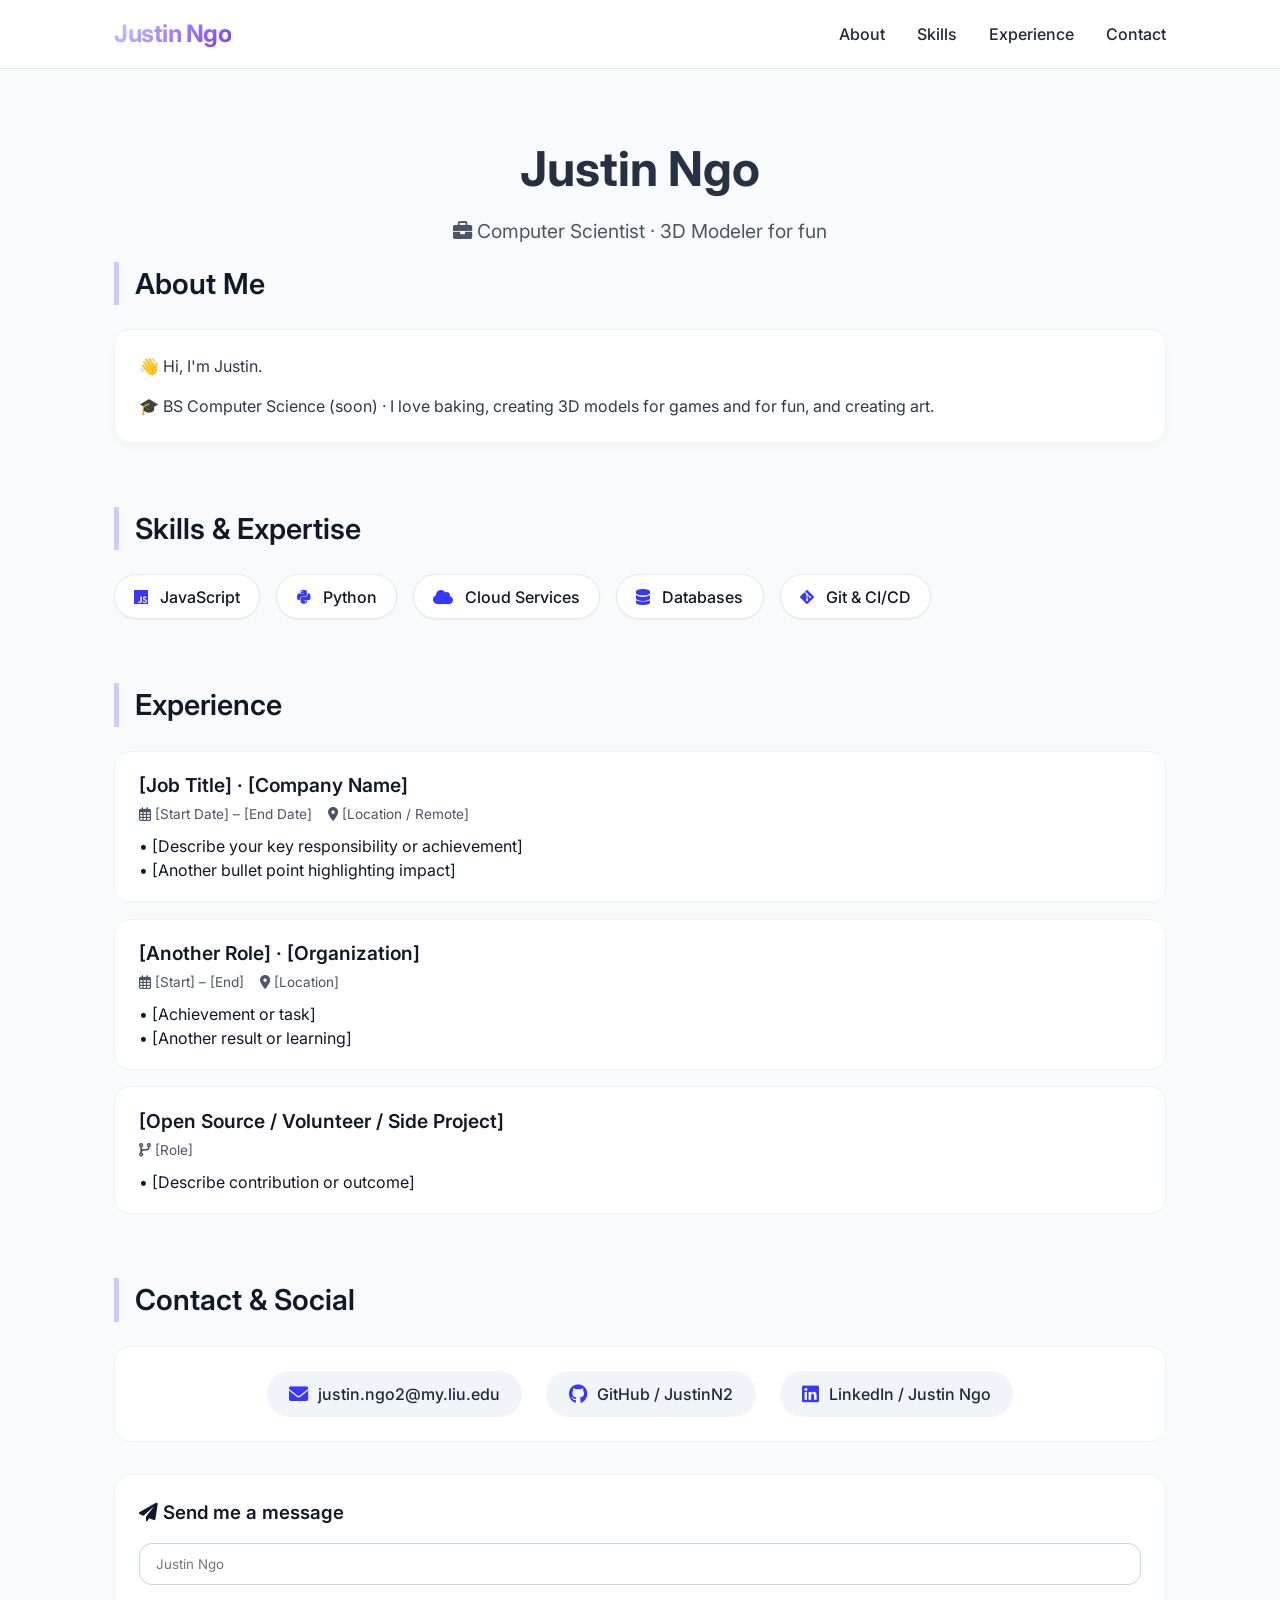
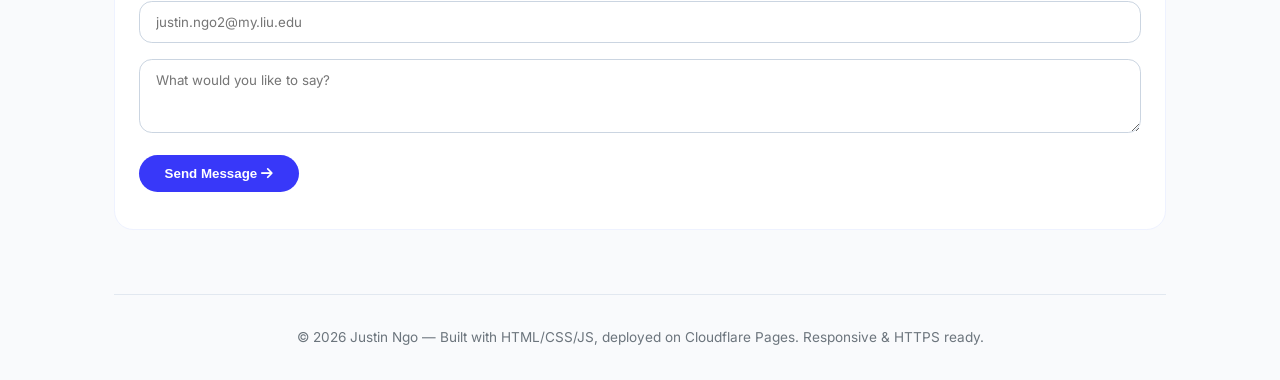
==== Index.html @ a84983e0 "Rename Personal Resume.html to Index.html" ====
<!DOCTYPE html>
<html lang="en">
<head>
  <meta charset="UTF-8">
  <meta name="viewport" content="width=device-width, initial-scale=1.0, viewport-fit=cover">
  <title>My Resume | Personal Portfolio</title>
  <!-- Google Fonts + modern reset -->
  <link href="https://fonts.googleapis.com/css2?family=Inter:opsz,wght@14..32,300;14..32,400;14..32,600;14..32,700&display=swap" rel="stylesheet">
  <!-- Font Awesome 6 (free icons) -->
  <link rel="stylesheet" href="https://cdnjs.cloudflare.com/ajax/libs/font-awesome/6.0.0-beta3/css/all.min.css">
  <style>
    * {
      margin: 0;
      padding: 0;
      box-sizing: border-box;
    }

    body {
      font-family: 'Inter', sans-serif;
      background: #f9fafc;
      color: #111827;
      line-height: 1.5;
      scroll-behavior: smooth;
    }

    .container {
      max-width: 1100px;
      margin: 0 auto;
      padding: 2rem 1.5rem;
    }

    /* header / nav */
    .navbar {
      background: white;
      border-bottom: 1px solid #e5e7eb;
      position: sticky;
      top: 0;
      z-index: 10;
      backdrop-filter: blur(4px);
      background: rgba(255,255,255,0.92);
    }

    .nav-container {
      max-width: 1100px;
      margin: 0 auto;
      padding: 1rem 1.5rem;
      display: flex;
      justify-content: space-between;
      align-items: center;
      flex-wrap: wrap;
    }

    .logo {
      font-weight: 700;
      font-size: 1.5rem;
      letter-spacing: -0.02em;
      background: linear-gradient(135deg, #CCCCFF, #7c3aed);
      background-clip: text;
      -webkit-background-clip: text;
      color: transparent;
    }

    .nav-links {
      display: flex;
      gap: 2rem;
      list-style: none;
    }

    .nav-links a {
      text-decoration: none;
      font-weight: 500;
      color: #1f2937;
      transition: color 0.2s;
    }

    .nav-links a:hover {
      color: #CCCCFF;
    }

    /* mobile menu toggle */
    .menu-toggle {
      display: none;
      font-size: 1.6rem;
      background: none;
      border: none;
      cursor: pointer;
      color: #1f2937;
    }

    section {
      margin-bottom: 4rem;
      scroll-margin-top: 80px;
    }

    .hero {
      text-align: center;
      padding: 2rem 0 1rem;
    }

    .hero h1 {
      font-size: 3rem;
      font-weight: 700;
      background: linear-gradient(135deg, #1e293b, #2d3a4a);
      background-clip: text;
      -webkit-background-clip: text;
      color: transparent;
      margin-bottom: 0.75rem;
    }

    .hero-tagline {
      font-size: 1.2rem;
      color: #4b5563;
      max-width: 650px;
      margin: 0 auto;
    }

    .section-title {
      font-size: 1.8rem;
      font-weight: 600;
      margin-bottom: 1.5rem;
      border-left: 5px solid #CCCCFF;
      padding-left: 1rem;
    }

    .about-text {
      background: white;
      padding: 1.5rem;
      border-radius: 1rem;
      box-shadow: 0 4px 12px rgba(0,0,0,0.03);
      border: 1px solid #eef2ff;
      font-size: 1rem;
      color: #2d3a4a;
    }

    .skills-grid {
      display: flex;
      flex-wrap: wrap;
      gap: 1rem;
      margin-top: 0.5rem;
    }

    .skill-card {
      background: white;
      border-radius: 2rem;
      padding: 0.6rem 1.2rem;
      font-weight: 500;
      box-shadow: 0 1px 2px rgba(0,0,0,0.05);
      border: 1px solid #e2e8f0;
      transition: transform 0.1s ease, border-color 0.2s;
    }

    .skill-card i {
      margin-right: 8px;
      color: #3838f9;
    }

    .skill-card:hover {
      border-color: #CCCCFF;
      transform: translateY(-2px);
    }

    .exp-item {
      background: white;
      border-radius: 1rem;
      padding: 1.2rem 1.5rem;
      margin-bottom: 1rem;
      border: 1px solid #edf2f7;
      transition: box-shadow 0.2s;
    }

    .exp-item h3 {
      font-weight: 600;
      font-size: 1.2rem;
      margin-bottom: 0.3rem;
    }

    .exp-meta {
      font-size: 0.85rem;
      color: #4b5563;
      margin-bottom: 0.6rem;
      display: flex;
      gap: 1rem;
      flex-wrap: wrap;
    }

    .contact-links {
      display: flex;
      flex-wrap: wrap;
      gap: 1.5rem;
      margin-top: 1rem;
      background: white;
      padding: 1.5rem;
      border-radius: 1rem;
      border: 1px solid #eef2ff;
      justify-content: center;
    }

    .contact-card {
      display: inline-flex;
      align-items: center;
      gap: 0.6rem;
      background: #f1f5f9;
      padding: 0.7rem 1.4rem;
      border-radius: 2rem;
      text-decoration: none;
      color: #1e293b;
      font-weight: 500;
      transition: all 0.2s;
    }

    .contact-card i {
      font-size: 1.2rem;
      color: #3838f9;
    }

    .contact-card:hover {
      background: #CCCCFF;
      color: white;
      transform: translateY(-2px);
    }

    .contact-card:hover i {
      color: white;
    }

    .form-wrapper {
      margin-top: 2rem;
      background: white;
      border-radius: 1.2rem;
      padding: 1.5rem;
      border: 1px solid #eef2ff;
    }

    .form-group {
      margin-bottom: 1rem;
    }

    input, textarea {
      width: 100%;
      padding: 0.75rem 1rem;
      border-radius: 0.8rem;
      border: 1px solid #cbd5e1;
      font-family: inherit;
      transition: 0.2s;
    }

    input:focus, textarea:focus {
      outline: none;
      border-color: #CCCCFF;
      box-shadow: 0 0 0 3px rgba(37,99,235,0.1);
    }

    .btn {
      background: #3838f9;
      color: white;
      border: none;
      padding: 0.7rem 1.6rem;
      border-radius: 2rem;
      font-weight: 600;
      cursor: pointer;
      transition: background 0.2s;
    }

    .btn:hover {
      background: #1d4ed8;
    }

    .form-message {
      margin-top: 0.8rem;
      font-size: 0.85rem;
    }

    footer {
      text-align: center;
      border-top: 1px solid #e2e8f0;
      padding-top: 2rem;
      margin-top: 2rem;
      color: #6c757d;
      font-size: 0.85rem;
    }

    /* empty state helper */
    .empty-placeholder {
      color: #9ca3af;
      font-style: italic;
      padding: 1rem;
      text-align: center;
      border: 1px dashed #d1d5db;
      border-radius: 1rem;
      background: #fefce8;
    }

    @media (max-width: 700px) {
      .nav-container {
        flex-direction: row;
      }
      .menu-toggle {
        display: block;
      }
      .nav-links {
        display: none;
        width: 100%;
        flex-direction: column;
        gap: 1rem;
        padding: 1rem 0;
        margin-top: 0.5rem;
      }
      .nav-links.show {
        display: flex;
      }
      .hero h1 {
        font-size: 2.2rem;
      }
      .section-title {
        font-size: 1.5rem;
      }
      .contact-links {
        flex-direction: column;
        align-items: center;
      }
    }
  </style>
</head>
<body>
  <nav class="navbar">
    <div class="nav-container">
      <div class="logo">Justin Ngo</div>
      <button class="menu-toggle" id="mobileMenuBtn" aria-label="Menu"><i class="fas fa-bars"></i></button>
      <ul class="nav-links" id="navLinks">
        <li><a href="#about">About</a></li>
        <li><a href="#skills">Skills</a></li>
        <li><a href="#experience">Experience</a></li>
        <li><a href="#contact">Contact</a></li>
      </ul>
    </div>
  </nav>

  <main class="container">
    <!-- = HERO SECTION = -->
  
    <div class="hero">
      <h1>Justin Ngo</h1>
      <div class="hero-tagline">
        <i class="fas fa-briefcase"></i> Computer Scientist · 3D Modeler for fun
      </div>
    </div>

    <!-- = ABOUT ME SECTION = -->
    <section id="about">
      <h2 class="section-title">About Me</h2>
      <div class="about-text">
        <p>👋 Hi, I'm Justin. </p>
        <p style="margin-top: 1rem;">🎓 BS Computer Science (soon) · I love baking, creating 3D models for games and for fun, and creating art.</p>
      </div>
    </section>

    <!-- = SKILLS SECTION = -->
    <section id="skills">
      <h2 class="section-title">Skills & Expertise</h2>
      <div class="skills-grid">
        <span class="skill-card"><i class="fab fa-js"></i> JavaScript</span>
        <span class="skill-card"><i class="fab fa-python"></i> Python</span>
        <span class="skill-card"><i class="fas fa-cloud"></i> Cloud Services</span>
        <span class="skill-card"><i class="fas fa-database"></i> Databases</span>
        <span class="skill-card"><i class="fab fa-git-alt"></i> Git & CI/CD</span>
      </div>
    </section>

    <!-- = EXPERIENCE SECTION = -->
    <section id="experience">
      <h2 class="section-title">Experience</h2>
      
      <!-- Experience Item 1 -->
      <div class="exp-item">
        <h3>[Job Title] · [Company Name]</h3>
        <div class="exp-meta">
          <span><i class="far fa-calendar-alt"></i> [Start Date] – [End Date]</span>
          <span><i class="fas fa-map-marker-alt"></i> [Location / Remote]</span>
        </div>
        <p>• [Describe your key responsibility or achievement]</p>
        <p>• [Another bullet point highlighting impact]</p>
      </div>
      
      <!-- Experience Item 2 -->
      <div class="exp-item">
        <h3>[Another Role] · [Organization]</h3>
        <div class="exp-meta">
          <span><i class="far fa-calendar-alt"></i> [Start] – [End]</span>
          <span><i class="fas fa-map-marker-alt"></i> [Location]</span>
        </div>
        <p>• [Achievement or task]</p>
        <p>• [Another result or learning]</p>
      </div>
      
      <!-- Experience Item 3 -->
      <div class="exp-item">
        <h3>[Open Source / Volunteer / Side Project]</h3>
        <div class="exp-meta">
          <span><i class="fas fa-code-branch"></i> [Role]</span>
        </div>
        <p>• [Describe contribution or outcome]</p>
      </div>
    </section>

    <!-- = CONTACT SECTION = -->

    <section id="contact">
      <h2 class="section-title">Contact & Social</h2>
      <div class="contact-links">
        <a href="mailto:justin.ngo2@my.liu.edu" class="contact-card"><i class="fas fa-envelope"></i> justin.ngo2@my.liu.edu</a>
        <a href="https://github.com/JustinN2" target="_blank" class="contact-card"><i class="fab fa-github"></i> GitHub / JustinN2</a>
        <a href="https://linkedin.com/in/justin-ngo-873624403/" target="_blank" class="contact-card"><i class="fab fa-linkedin"></i> LinkedIn / Justin Ngo</a>
      </div>

      <!-- OPTIONAL CONTACT FORM -->

      <div class="form-wrapper">
        <h3 style="font-weight: 600; margin-bottom: 1rem;"><i class="fas fa-paper-plane"></i> Send me a message</h3>
        <form id="contactForm" action="https://formspree.io/f/xpqkweay" method="POST">
          <div class="form-group">
            <input type="text" name="name" placeholder="Justin Ngo" required>
          </div>
          <div class="form-group">
            <input type="email" name="_replyto" placeholder="justin.ngo2@my.liu.edu" required>
          </div>
          <div class="form-group">
            <textarea rows="3" name="message" placeholder="What would you like to say?" required></textarea>
          </div>
          <button type="submit" class="btn">Send Message <i class="fas fa-arrow-right"></i></button>
          <div id="formFeedback" class="form-message"></div>
        </form>
      </div>
    </section>
    
    <footer>
    
      <p>© 2026 Justin Ngo — Built with HTML/CSS/JS, deployed on Cloudflare Pages. Responsive & HTTPS ready.</p>
    </footer>
  </main>

  <script>
    // = MOBILE MENU TOGGLE & SMOOTH SCROLL =
    (function() {
      const menuBtn = document.getElementById('mobileMenuBtn');
      const navLinks = document.getElementById('navLinks');
      
      if (menuBtn && navLinks) {
        menuBtn.addEventListener('click', () => {
          navLinks.classList.toggle('show');
          const icon = menuBtn.querySelector('i');
          if (navLinks.classList.contains('show')) {
            icon.classList.remove('fa-bars');
            icon.classList.add('fa-times');
          } else {
            icon.classList.remove('fa-times');
            icon.classList.add('fa-bars');
          }
        });
      }
      
      // Smooth scroll for all anchor links
      document.querySelectorAll('a[href^="#"]').forEach(anchor => {
        anchor.addEventListener('click', function(e) {
          const targetId = this.getAttribute('href');
          if (targetId === "#" || targetId === "") return;
          const targetElem = document.querySelector(targetId);
          if (targetElem) {
            e.preventDefault();
            targetElem.scrollIntoView({ behavior: 'smooth', block: 'start' });
            // close mobile menu if open
            if (navLinks && navLinks.classList.contains('show')) {
              navLinks.classList.remove('show');
              const icon = menuBtn?.querySelector('i');
              if (icon) {
                icon.classList.remove('fa-times');
                icon.classList.add('fa-bars');
              }
            }
          }
        });
      });
      
      const form = document.getElementById('contactForm');
      const feedbackDiv = document.getElementById('formFeedback');
      if (form && feedbackDiv) {
        form.addEventListener('submit', async (e) => {
          e.preventDefault();
          const formData = new FormData(form);
          feedbackDiv.innerHTML = '<i class="fas fa-spinner fa-pulse"></i> Sending...';
          feedbackDiv.style.color = '#2563eb';
          try {
            const response = await fetch(form.action, {
              method: 'POST',
              body: formData,
              headers: { 'Accept': 'application/json' }
            });
            if (response.ok) {
              feedbackDiv.innerHTML = '<i class="fas fa-check-circle"></i> Message sent! I\'ll get back to you soon.';
              feedbackDiv.style.color = '#10b981';
              form.reset();
              setTimeout(() => { feedbackDiv.innerHTML = ''; }, 5000);
            } else {
              const errorData = await response.json();
              feedbackDiv.innerHTML = `<i class="fas fa-exclamation-triangle"></i> ${errorData.error || 'Form error. Please try again.'}`;
              feedbackDiv.style.color = '#ef4444';
            }
          } catch (err) {
            feedbackDiv.innerHTML = '<i class="fas fa-exclamation-triangle"></i> Network error. Check your connection.';
            feedbackDiv.style.color = '#ef4444';
          }
        });
      }
    })();
  </script>
</body>
</html>
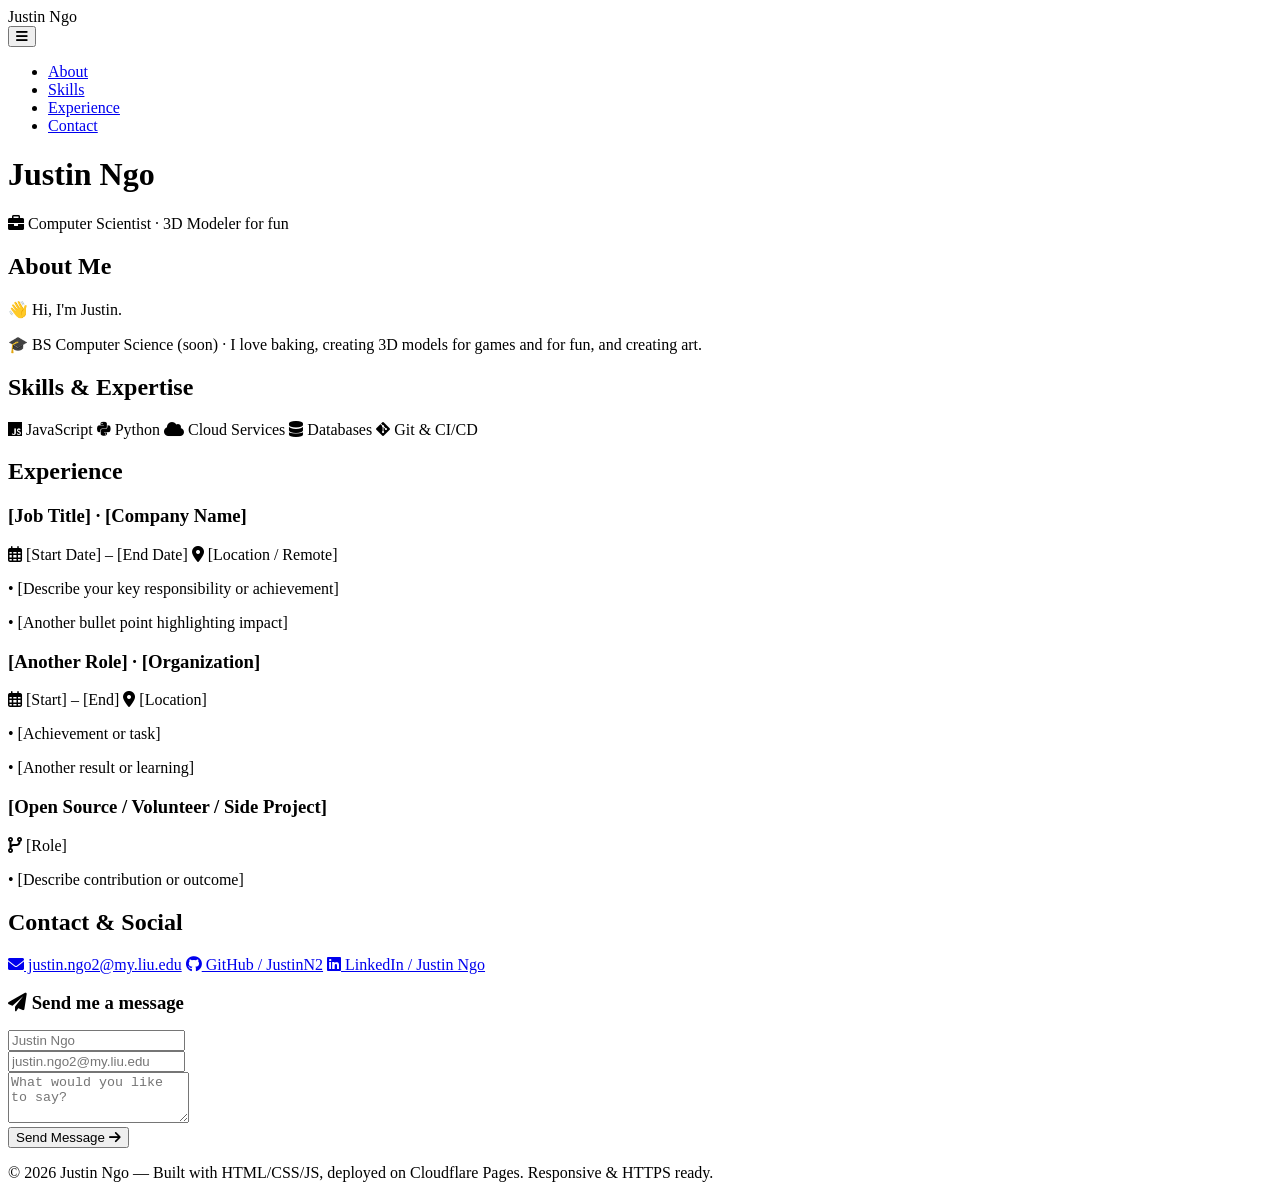
==== commit b26ce7a5: "Add files via upload" ====
--- a/Index.html
+++ b/Index.html
@@ -6,320 +6,10 @@
   <title>My Resume | Personal Portfolio</title>
   <!-- Google Fonts + modern reset -->
   <link href="https://fonts.googleapis.com/css2?family=Inter:opsz,wght@14..32,300;14..32,400;14..32,600;14..32,700&display=swap" rel="stylesheet">
-  <!-- Font Awesome 6 (free icons) -->
+  <!-- Font Awesome 6 -->
   <link rel="stylesheet" href="https://cdnjs.cloudflare.com/ajax/libs/font-awesome/6.0.0-beta3/css/all.min.css">
-  <style>
-    * {
-      margin: 0;
-      padding: 0;
-      box-sizing: border-box;
-    }
-
-    body {
-      font-family: 'Inter', sans-serif;
-      background: #f9fafc;
-      color: #111827;
-      line-height: 1.5;
-      scroll-behavior: smooth;
-    }
-
-    .container {
-      max-width: 1100px;
-      margin: 0 auto;
-      padding: 2rem 1.5rem;
-    }
-
-    /* header / nav */
-    .navbar {
-      background: white;
-      border-bottom: 1px solid #e5e7eb;
-      position: sticky;
-      top: 0;
-      z-index: 10;
-      backdrop-filter: blur(4px);
-      background: rgba(255,255,255,0.92);
-    }
-
-    .nav-container {
-      max-width: 1100px;
-      margin: 0 auto;
-      padding: 1rem 1.5rem;
-      display: flex;
-      justify-content: space-between;
-      align-items: center;
-      flex-wrap: wrap;
-    }
-
-    .logo {
-      font-weight: 700;
-      font-size: 1.5rem;
-      letter-spacing: -0.02em;
-      background: linear-gradient(135deg, #CCCCFF, #7c3aed);
-      background-clip: text;
-      -webkit-background-clip: text;
-      color: transparent;
-    }
-
-    .nav-links {
-      display: flex;
-      gap: 2rem;
-      list-style: none;
-    }
-
-    .nav-links a {
-      text-decoration: none;
-      font-weight: 500;
-      color: #1f2937;
-      transition: color 0.2s;
-    }
-
-    .nav-links a:hover {
-      color: #CCCCFF;
-    }
-
-    /* mobile menu toggle */
-    .menu-toggle {
-      display: none;
-      font-size: 1.6rem;
-      background: none;
-      border: none;
-      cursor: pointer;
-      color: #1f2937;
-    }
-
-    section {
-      margin-bottom: 4rem;
-      scroll-margin-top: 80px;
-    }
-
-    .hero {
-      text-align: center;
-      padding: 2rem 0 1rem;
-    }
-
-    .hero h1 {
-      font-size: 3rem;
-      font-weight: 700;
-      background: linear-gradient(135deg, #1e293b, #2d3a4a);
-      background-clip: text;
-      -webkit-background-clip: text;
-      color: transparent;
-      margin-bottom: 0.75rem;
-    }
-
-    .hero-tagline {
-      font-size: 1.2rem;
-      color: #4b5563;
-      max-width: 650px;
-      margin: 0 auto;
-    }
-
-    .section-title {
-      font-size: 1.8rem;
-      font-weight: 600;
-      margin-bottom: 1.5rem;
-      border-left: 5px solid #CCCCFF;
-      padding-left: 1rem;
-    }
-
-    .about-text {
-      background: white;
-      padding: 1.5rem;
-      border-radius: 1rem;
-      box-shadow: 0 4px 12px rgba(0,0,0,0.03);
-      border: 1px solid #eef2ff;
-      font-size: 1rem;
-      color: #2d3a4a;
-    }
-
-    .skills-grid {
-      display: flex;
-      flex-wrap: wrap;
-      gap: 1rem;
-      margin-top: 0.5rem;
-    }
-
-    .skill-card {
-      background: white;
-      border-radius: 2rem;
-      padding: 0.6rem 1.2rem;
-      font-weight: 500;
-      box-shadow: 0 1px 2px rgba(0,0,0,0.05);
-      border: 1px solid #e2e8f0;
-      transition: transform 0.1s ease, border-color 0.2s;
-    }
-
-    .skill-card i {
-      margin-right: 8px;
-      color: #3838f9;
-    }
-
-    .skill-card:hover {
-      border-color: #CCCCFF;
-      transform: translateY(-2px);
-    }
-
-    .exp-item {
-      background: white;
-      border-radius: 1rem;
-      padding: 1.2rem 1.5rem;
-      margin-bottom: 1rem;
-      border: 1px solid #edf2f7;
-      transition: box-shadow 0.2s;
-    }
-
-    .exp-item h3 {
-      font-weight: 600;
-      font-size: 1.2rem;
-      margin-bottom: 0.3rem;
-    }
-
-    .exp-meta {
-      font-size: 0.85rem;
-      color: #4b5563;
-      margin-bottom: 0.6rem;
-      display: flex;
-      gap: 1rem;
-      flex-wrap: wrap;
-    }
-
-    .contact-links {
-      display: flex;
-      flex-wrap: wrap;
-      gap: 1.5rem;
-      margin-top: 1rem;
-      background: white;
-      padding: 1.5rem;
-      border-radius: 1rem;
-      border: 1px solid #eef2ff;
-      justify-content: center;
-    }
-
-    .contact-card {
-      display: inline-flex;
-      align-items: center;
-      gap: 0.6rem;
-      background: #f1f5f9;
-      padding: 0.7rem 1.4rem;
-      border-radius: 2rem;
-      text-decoration: none;
-      color: #1e293b;
-      font-weight: 500;
-      transition: all 0.2s;
-    }
-
-    .contact-card i {
-      font-size: 1.2rem;
-      color: #3838f9;
-    }
-
-    .contact-card:hover {
-      background: #CCCCFF;
-      color: white;
-      transform: translateY(-2px);
-    }
-
-    .contact-card:hover i {
-      color: white;
-    }
-
-    .form-wrapper {
-      margin-top: 2rem;
-      background: white;
-      border-radius: 1.2rem;
-      padding: 1.5rem;
-      border: 1px solid #eef2ff;
-    }
-
-    .form-group {
-      margin-bottom: 1rem;
-    }
-
-    input, textarea {
-      width: 100%;
-      padding: 0.75rem 1rem;
-      border-radius: 0.8rem;
-      border: 1px solid #cbd5e1;
-      font-family: inherit;
-      transition: 0.2s;
-    }
-
-    input:focus, textarea:focus {
-      outline: none;
-      border-color: #CCCCFF;
-      box-shadow: 0 0 0 3px rgba(37,99,235,0.1);
-    }
-
-    .btn {
-      background: #3838f9;
-      color: white;
-      border: none;
-      padding: 0.7rem 1.6rem;
-      border-radius: 2rem;
-      font-weight: 600;
-      cursor: pointer;
-      transition: background 0.2s;
-    }
-
-    .btn:hover {
-      background: #1d4ed8;
-    }
-
-    .form-message {
-      margin-top: 0.8rem;
-      font-size: 0.85rem;
-    }
-
-    footer {
-      text-align: center;
-      border-top: 1px solid #e2e8f0;
-      padding-top: 2rem;
-      margin-top: 2rem;
-      color: #6c757d;
-      font-size: 0.85rem;
-    }
-
-    /* empty state helper */
-    .empty-placeholder {
-      color: #9ca3af;
-      font-style: italic;
-      padding: 1rem;
-      text-align: center;
-      border: 1px dashed #d1d5db;
-      border-radius: 1rem;
-      background: #fefce8;
-    }
-
-    @media (max-width: 700px) {
-      .nav-container {
-        flex-direction: row;
-      }
-      .menu-toggle {
-        display: block;
-      }
-      .nav-links {
-        display: none;
-        width: 100%;
-        flex-direction: column;
-        gap: 1rem;
-        padding: 1rem 0;
-        margin-top: 0.5rem;
-      }
-      .nav-links.show {
-        display: flex;
-      }
-      .hero h1 {
-        font-size: 2.2rem;
-      }
-      .section-title {
-        font-size: 1.5rem;
-      }
-      .contact-links {
-        flex-direction: column;
-        align-items: center;
-      }
-    }
-  </style>
+  <!-- Custom CSS -->
+  <link rel="stylesheet" href="css/style.css">
 </head>
 <body>
   <nav class="navbar">
@@ -513,4 +203,4 @@
     })();
   </script>
 </body>
-</html>
+</html>
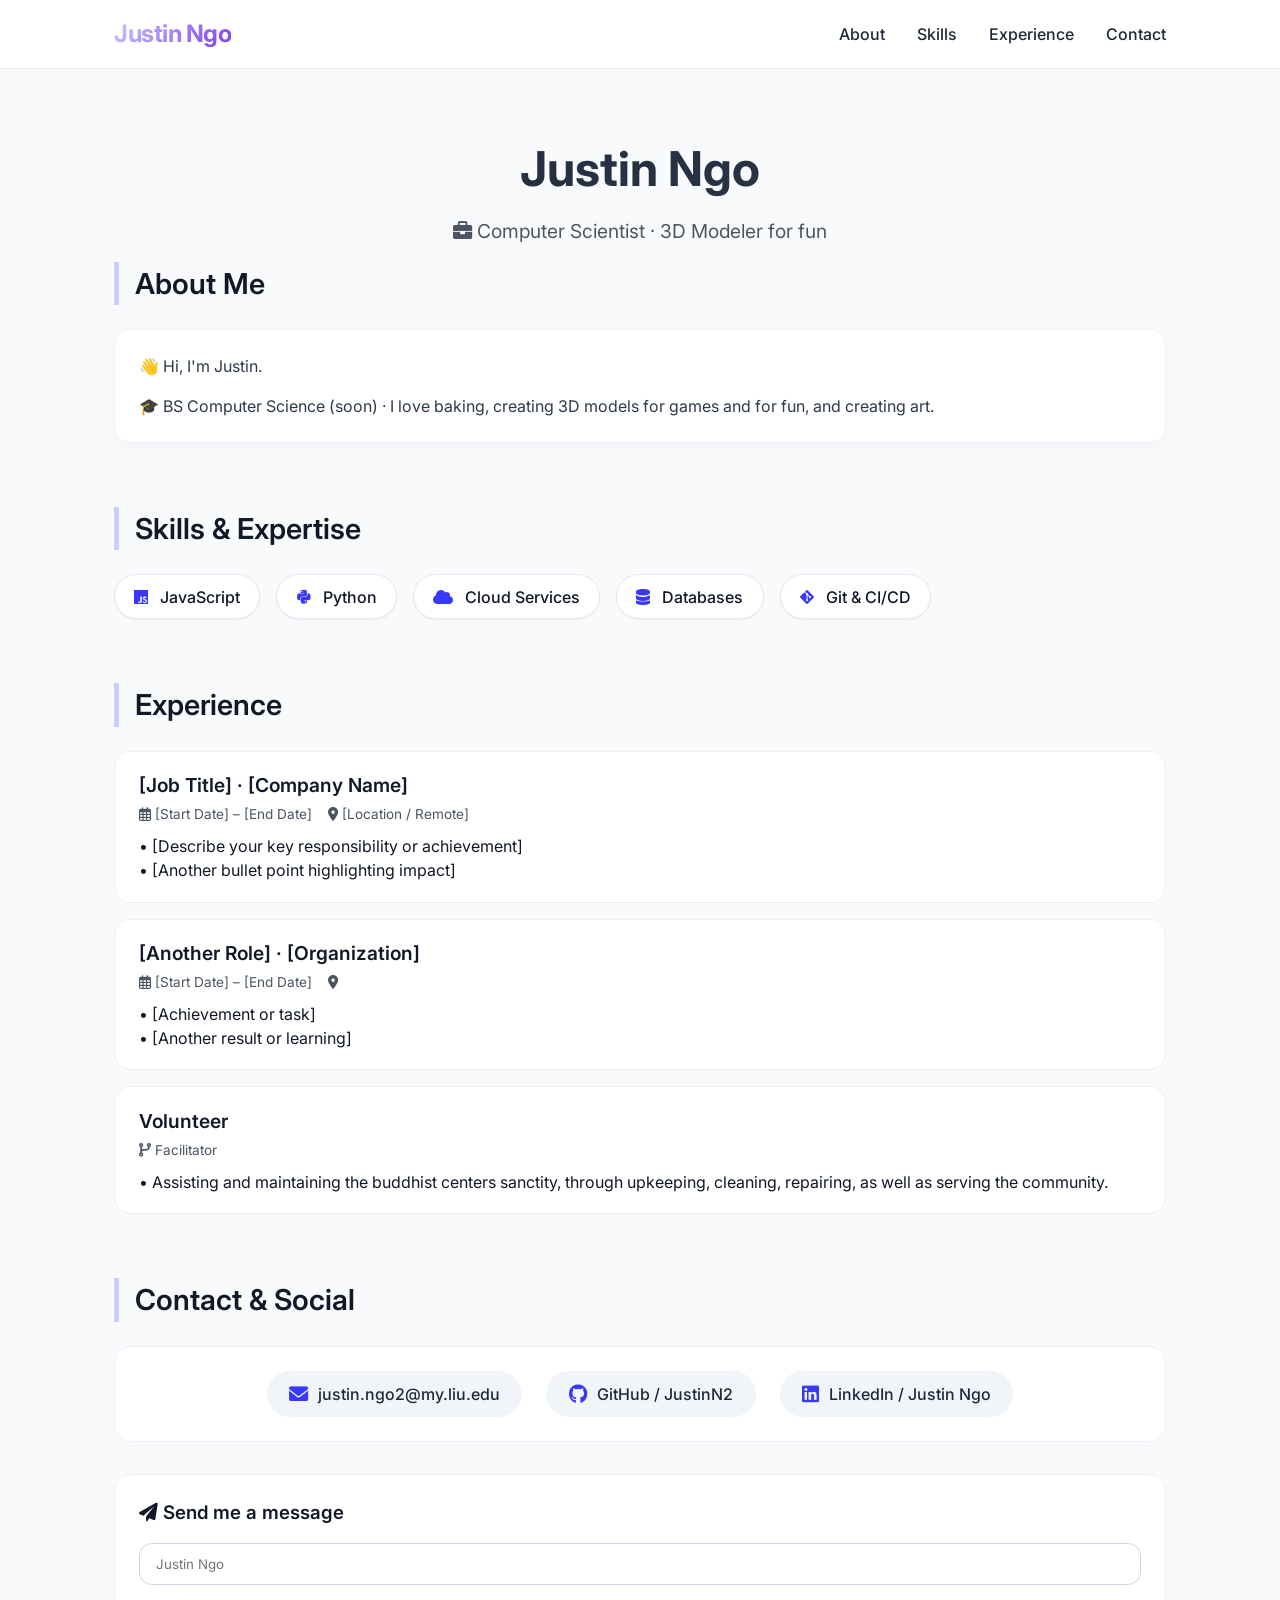
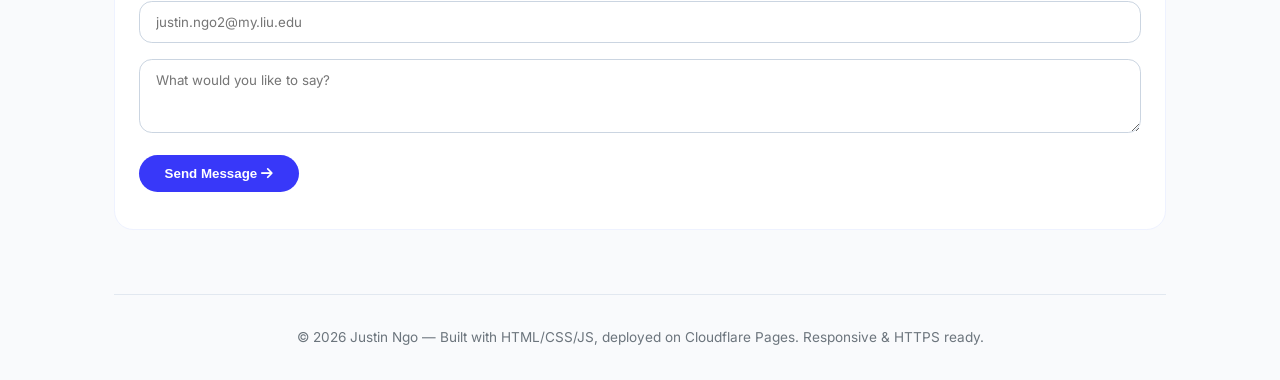
==== commit f08103f6: "Update Index.html" ====
--- a/Index.html
+++ b/Index.html
@@ -9,7 +9,7 @@
   <!-- Font Awesome 6 -->
   <link rel="stylesheet" href="https://cdnjs.cloudflare.com/ajax/libs/font-awesome/6.0.0-beta3/css/all.min.css">
   <!-- Custom CSS -->
-  <link rel="stylesheet" href="css/style.css">
+  <link rel="stylesheet" href="style.css">
 </head>
 <body>
   <nav class="navbar">
@@ -75,8 +75,8 @@
       <div class="exp-item">
         <h3>[Another Role] · [Organization]</h3>
         <div class="exp-meta">
-          <span><i class="far fa-calendar-alt"></i> [Start] – [End]</span>
-          <span><i class="fas fa-map-marker-alt"></i> [Location]</span>
+          <span><i class="far fa-calendar-alt"></i> [Start Date] – [End Date]</span>
+          <span><i class="fas fa-map-marker-alt"></i> </span>
         </div>
         <p>• [Achievement or task]</p>
         <p>• [Another result or learning]</p>
@@ -84,11 +84,11 @@
       
       <!-- Experience Item 3 -->
       <div class="exp-item">
-        <h3>[Open Source / Volunteer / Side Project]</h3>
+        <h3>Volunteer</h3>
         <div class="exp-meta">
-          <span><i class="fas fa-code-branch"></i> [Role]</span>
+          <span><i class="fas fa-code-branch"></i> Facilitator</span>
         </div>
-        <p>• [Describe contribution or outcome]</p>
+        <p>• Assisting and maintaining the buddhist centers sanctity, through upkeeping, cleaning, repairing, as well as serving the community. </p>
       </div>
     </section>
 
--- a/style.css
+++ b/style.css
@@ -0,0 +1,310 @@
+* {
+  margin: 0;
+  padding: 0;
+  box-sizing: border-box;
+}
+
+body {
+  font-family: 'Inter', sans-serif;
+  background: #f9fafc;
+  color: #111827;
+  line-height: 1.5;
+  scroll-behavior: smooth;
+}
+
+.container {
+  max-width: 1100px;
+  margin: 0 auto;
+  padding: 2rem 1.5rem;
+}
+
+/* header / nav */
+.navbar {
+  background: white;
+  border-bottom: 1px solid #e5e7eb;
+  position: sticky;
+  top: 0;
+  z-index: 10;
+  backdrop-filter: blur(4px);
+  background: rgba(255,255,255,0.92);
+}
+
+.nav-container {
+  max-width: 1100px;
+  margin: 0 auto;
+  padding: 1rem 1.5rem;
+  display: flex;
+  justify-content: space-between;
+  align-items: center;
+  flex-wrap: wrap;
+}
+
+.logo {
+  font-weight: 700;
+  font-size: 1.5rem;
+  letter-spacing: -0.02em;
+  background: linear-gradient(135deg, #CCCCFF, #7c3aed);
+  background-clip: text;
+  -webkit-background-clip: text;
+  color: transparent;
+}
+
+.nav-links {
+  display: flex;
+  gap: 2rem;
+  list-style: none;
+}
+
+.nav-links a {
+  text-decoration: none;
+  font-weight: 500;
+  color: #1f2937;
+  transition: color 0.2s;
+}
+
+.nav-links a:hover {
+  color: #CCCCFF;
+}
+
+/* mobile menu toggle */
+.menu-toggle {
+  display: none;
+  font-size: 1.6rem;
+  background: none;
+  border: none;
+  cursor: pointer;
+  color: #1f2937;
+}
+
+section {
+  margin-bottom: 4rem;
+  scroll-margin-top: 80px;
+}
+
+.hero {
+  text-align: center;
+  padding: 2rem 0 1rem;
+}
+
+.hero h1 {
+  font-size: 3rem;
+  font-weight: 700;
+  background: linear-gradient(135deg, #1e293b, #2d3a4a);
+  background-clip: text;
+  -webkit-background-clip: text;
+  color: transparent;
+  margin-bottom: 0.75rem;
+}
+
+.hero-tagline {
+  font-size: 1.2rem;
+  color: #4b5563;
+  max-width: 650px;
+  margin: 0 auto;
+}
+
+.section-title {
+  font-size: 1.8rem;
+  font-weight: 600;
+  margin-bottom: 1.5rem;
+  border-left: 5px solid #CCCCFF;
+  padding-left: 1rem;
+}
+
+.about-text {
+  background: white;
+  padding: 1.5rem;
+  border-radius: 1rem;
+  box-shadow: 0 4px 12px rgba(0,0,0,0.03);
+  border: 1px solid #eef2ff;
+  font-size: 1rem;
+  color: #2d3a4a;
+}
+
+.skills-grid {
+  display: flex;
+  flex-wrap: wrap;
+  gap: 1rem;
+  margin-top: 0.5rem;
+}
+
+.skill-card {
+  background: white;
+  border-radius: 2rem;
+  padding: 0.6rem 1.2rem;
+  font-weight: 500;
+  box-shadow: 0 1px 2px rgba(0,0,0,0.05);
+  border: 1px solid #e2e8f0;
+  transition: transform 0.1s ease, border-color 0.2s;
+}
+
+.skill-card i {
+  margin-right: 8px;
+  color: #3838f9;
+}
+
+.skill-card:hover {
+  border-color: #CCCCFF;
+  transform: translateY(-2px);
+}
+
+.exp-item {
+  background: white;
+  border-radius: 1rem;
+  padding: 1.2rem 1.5rem;
+  margin-bottom: 1rem;
+  border: 1px solid #edf2f7;
+  transition: box-shadow 0.2s;
+}
+
+.exp-item h3 {
+  font-weight: 600;
+  font-size: 1.2rem;
+  margin-bottom: 0.3rem;
+}
+
+.exp-meta {
+  font-size: 0.85rem;
+  color: #4b5563;
+  margin-bottom: 0.6rem;
+  display: flex;
+  gap: 1rem;
+  flex-wrap: wrap;
+}
+
+.contact-links {
+  display: flex;
+  flex-wrap: wrap;
+  gap: 1.5rem;
+  margin-top: 1rem;
+  background: white;
+  padding: 1.5rem;
+  border-radius: 1rem;
+  border: 1px solid #eef2ff;
+  justify-content: center;
+}
+
+.contact-card {
+  display: inline-flex;
+  align-items: center;
+  gap: 0.6rem;
+  background: #f1f5f9;
+  padding: 0.7rem 1.4rem;
+  border-radius: 2rem;
+  text-decoration: none;
+  color: #1e293b;
+  font-weight: 500;
+  transition: all 0.2s;
+}
+
+.contact-card i {
+  font-size: 1.2rem;
+  color: #3838f9;
+}
+
+.contact-card:hover {
+  background: #CCCCFF;
+  color: white;
+  transform: translateY(-2px);
+}
+
+.contact-card:hover i {
+  color: white;
+}
+
+.form-wrapper {
+  margin-top: 2rem;
+  background: white;
+  border-radius: 1.2rem;
+  padding: 1.5rem;
+  border: 1px solid #eef2ff;
+}
+
+.form-group {
+  margin-bottom: 1rem;
+}
+
+input, textarea {
+  width: 100%;
+  padding: 0.75rem 1rem;
+  border-radius: 0.8rem;
+  border: 1px solid #cbd5e1;
+  font-family: inherit;
+  transition: 0.2s;
+}
+
+input:focus, textarea:focus {
+  outline: none;
+  border-color: #CCCCFF;
+  box-shadow: 0 0 0 3px rgba(37,99,235,0.1);
+}
+
+.btn {
+  background: #3838f9;
+  color: white;
+  border: none;
+  padding: 0.7rem 1.6rem;
+  border-radius: 2rem;
+  font-weight: 600;
+  cursor: pointer;
+  transition: background 0.2s;
+}
+
+.btn:hover {
+  background: #1d4ed8;
+}
+
+.form-message {
+  margin-top: 0.8rem;
+  font-size: 0.85rem;
+}
+
+footer {
+  text-align: center;
+  border-top: 1px solid #e2e8f0;
+  padding-top: 2rem;
+  margin-top: 2rem;
+  color: #6c757d;
+  font-size: 0.85rem;
+}
+
+/* empty state helper */
+.empty-placeholder {
+  color: #9ca3af;
+  font-style: italic;
+  padding: 1rem;
+  text-align: center;
+  border: 1px dashed #d1d5db;
+  border-radius: 1rem;
+  background: #fefce8;
+}
+
+@media (max-width: 700px) {
+  .nav-container {
+    flex-direction: row;
+  }
+  .menu-toggle {
+    display: block;
+  }
+  .nav-links {
+    display: none;
+    width: 100%;
+    flex-direction: column;
+    gap: 1rem;
+    padding: 1rem 0;
+    margin-top: 0.5rem;
+  }
+  .nav-links.show {
+    display: flex;
+  }
+  .hero h1 {
+    font-size: 2.2rem;
+  }
+  .section-title {
+    font-size: 1.5rem;
+  }
+  .contact-links {
+    flex-direction: column;
+    align-items: center;
+  }
+}
